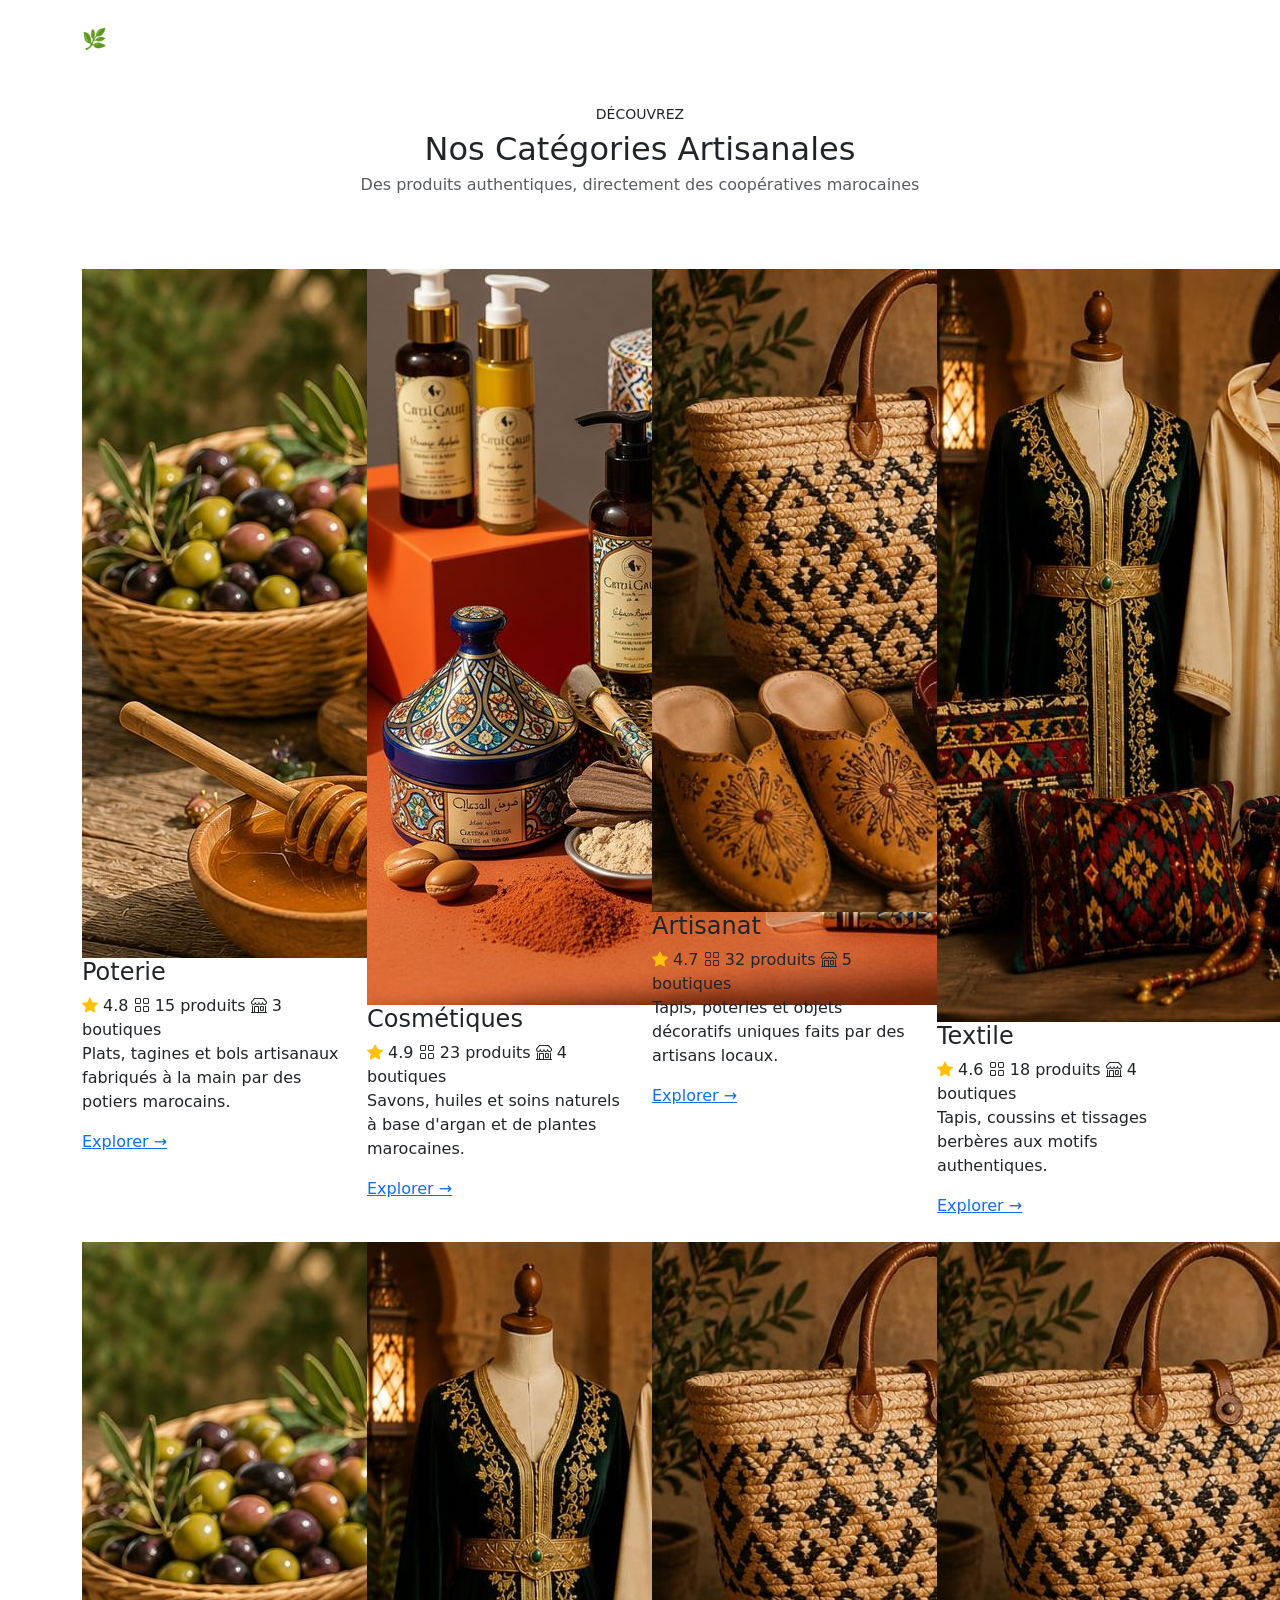
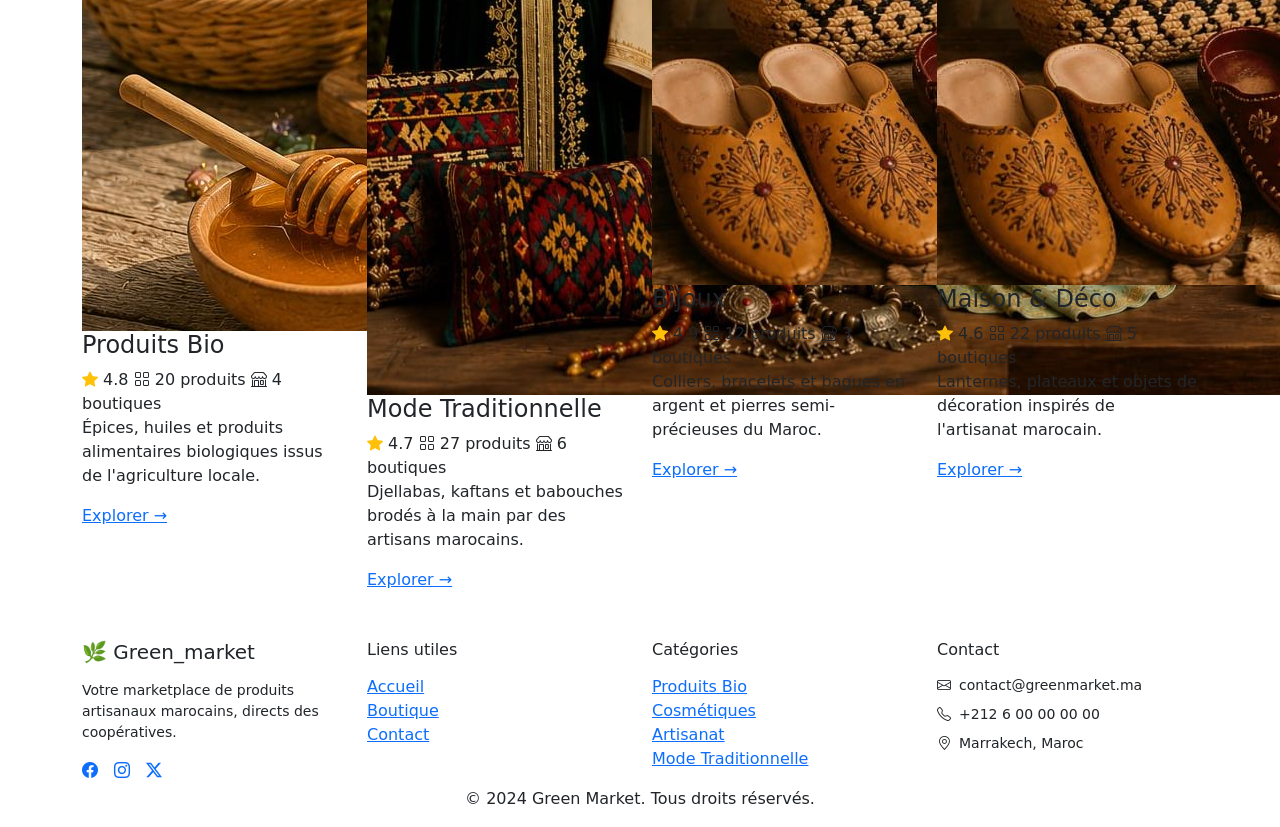
==== Categories/Categories.html @ ee52571e "modifications still needs a lot of modifications" ====
<!DOCTYPE html>
<html lang="fr">
<head>
  <meta charset="UTF-8">
  <meta name="viewport" content="width=device-width, initial-scale=1.0">
  <title>Catégories – Green Market</title>
  <link href="https://cdn.jsdelivr.net/npm/bootstrap@5.3.3/dist/css/bootstrap.min.css" rel="stylesheet">
  <link href="https://cdn.jsdelivr.net/npm/bootstrap-icons@1.11.3/font/bootstrap-icons.min.css" rel="stylesheet">
  <link href="https://fonts.googleapis.com/css2?family=Playfair+Display:wght@400;600;700&family=Lato:wght@300;400;700&display=swap" rel="stylesheet">
  <link href="categories.css" rel="stylesheet">
</head>
<body>

  <!-- NAVBAR -->
  <nav class="navbar navbar-expand-lg navbar-dark">
    <div class="container">
      <a class="navbar-brand fw-bold" href="../Home Page/index.html">🌿 Green_market</a>
      <button class="navbar-toggler" type="button" data-bs-toggle="collapse" data-bs-target="#navMenu">
        <span class="navbar-toggler-icon"></span>
      </button>
      <div class="collapse navbar-collapse" id="navMenu">
        <ul class="navbar-nav mx-auto gap-3">
          <li class="nav-item"><a class="nav-link" href="../Home Page/index.html">Accueil</a></li>
          <li class="nav-item"><a class="nav-link" href="../Produits/Produits.html">Boutique</a></li>
          <li class="nav-item"><a class="nav-link active" href="#">Catégories</a></li>
          <li class="nav-item"><a class="nav-link" href="#contact">Contact</a></li>
        </ul>
        <a href="../Inscription/inscription.html" class="text-white fs-5 m-3"><i class="bi bi-person"></i></a>
        <a href="#" class="text-white fs-5 m-3"><i class="bi bi-search"></i></a>
        <a href="#" class="text-white fs-5 m-3 position-relative">
          <i class="bi bi-bell"></i>
          <span class="badge cart-badge" id="bell-count">0</span>
        </a>
        <a href="../Panier/Panier.html" class="text-white fs-5 m-3 position-relative">
          <i class="bi bi-cart3"></i>
          <span class="badge cart-badge" id="cart-count">0</span>
        </a>
      </div>
    </div>
  </nav>

  <!-- PAGE HEADER -->
  <section class="py-4 page-header">
    <div class="container text-center">
      <small class="text-uppercase label-orange">Découvrez</small>
      <h2 class="mt-1 mb-1">Nos Catégories Artisanales</h2>
      <p class="text-muted mb-0">Des produits authentiques, directement des coopératives marocaines</p>
    </div>
  </section>

  <!-- CATEGORIES GRID -->
  <div class="container my-5">
    <div class="row g-4 justify-content-center">

      <!-- Catégorie 1: Poterie -->
      <div class="col-12 col-md-6 col-lg-3">
        <div class="category-card h-100">
          <img src="prodiuts bio.jpeg" class="category-img" alt="Poterie">
          <div class="category-body">
            <h4 class="category-title">Poterie</h4>
            <div class="category-meta">
              <span><i class="bi bi-star-fill text-warning"></i> 4.8</span>
              <span><i class="bi bi-grid"></i> 15 produits</span>
              <span><i class="bi bi-shop"></i> 3 boutiques</span>
            </div>
            <p class="category-desc">Plats, tagines et bols artisanaux fabriqués à la main par des potiers marocains.</p>
            <a href="../Produits/Produits.html?categorie=poterie" class="read-more">Explorer →</a>
          </div>
        </div>
      </div>

      <!-- Catégorie 2: Cosmétiques -->
      <div class="col-12 col-md-6 col-lg-3">
        <div class="category-card h-100">
          <img src="Cosmétiques.png.jpeg" class="category-img" alt="Cosmétiques">
          <div class="category-body">
            <h4 class="category-title">Cosmétiques</h4>
            <div class="category-meta">
              <span><i class="bi bi-star-fill text-warning"></i> 4.9</span>
              <span><i class="bi bi-grid"></i> 23 produits</span>
              <span><i class="bi bi-shop"></i> 4 boutiques</span>
            </div>
            <p class="category-desc">Savons, huiles et soins naturels à base d'argan et de plantes marocaines.</p>
            <a href="../Produits/Produits.html?categorie=cosmetiques" class="read-more">Explorer →</a>
          </div>
        </div>
      </div>

      <!-- Catégorie 3: Artisanat -->
      <div class="col-12 col-md-6 col-lg-3">
        <div class="category-card h-100">
          <img src="artisan.jpeg" class="category-img" alt="Artisanat">
          <div class="category-body">
            <h4 class="category-title">Artisanat</h4>
            <div class="category-meta">
              <span><i class="bi bi-star-fill text-warning"></i> 4.7</span>
              <span><i class="bi bi-grid"></i> 32 produits</span>
              <span><i class="bi bi-shop"></i> 5 boutiques</span>
            </div>
            <p class="category-desc">Tapis, poteries et objets décoratifs uniques faits par des artisans locaux.</p>
            <a href="../Produits/Produits.html?categorie=artisanat" class="read-more">Explorer →</a>
          </div>
        </div>
      </div>

      <!-- Catégorie 4: Textile -->
      <div class="col-12 col-md-6 col-lg-3">
        <div class="category-card h-100">
          <img src="mode traditionnel.jpeg" class="category-img" alt="Textile">
          <div class="category-body">
            <h4 class="category-title">Textile</h4>
            <div class="category-meta">
              <span><i class="bi bi-star-fill text-warning"></i> 4.6</span>
              <span><i class="bi bi-grid"></i> 18 produits</span>
              <span><i class="bi bi-shop"></i> 4 boutiques</span>
            </div>
            <p class="category-desc">Tapis, coussins et tissages berbères aux motifs authentiques.</p>
            <a href="../Produits/Produits.html?categorie=textile" class="read-more">Explorer →</a>
          </div>
        </div>
      </div>

      <!-- Catégorie 5: Produits Bio -->
      <div class="col-12 col-md-6 col-lg-3">
        <div class="category-card h-100">
          <img src="prodiuts bio.jpeg" class="category-img" alt="Produits Bio">
          <div class="category-body">
            <h4 class="category-title">Produits Bio</h4>
            <div class="category-meta">
              <span><i class="bi bi-star-fill text-warning"></i> 4.8</span>
              <span><i class="bi bi-grid"></i> 20 produits</span>
              <span><i class="bi bi-shop"></i> 4 boutiques</span>
            </div>
            <p class="category-desc">Épices, huiles et produits alimentaires biologiques issus de l'agriculture locale.</p>
            <a href="../Produits/Produits.html?categorie=bio" class="read-more">Explorer →</a>
          </div>
        </div>
      </div>

      <!-- Catégorie 6: Mode Traditionnelle -->
      <div class="col-12 col-md-6 col-lg-3">
        <div class="category-card h-100">
          <img src="mode traditionnel.jpeg" class="category-img" alt="Mode Traditionnelle">
          <div class="category-body">
            <h4 class="category-title">Mode Traditionnelle</h4>
            <div class="category-meta">
              <span><i class="bi bi-star-fill text-warning"></i> 4.7</span>
              <span><i class="bi bi-grid"></i> 27 produits</span>
              <span><i class="bi bi-shop"></i> 6 boutiques</span>
            </div>
            <p class="category-desc">Djellabas, kaftans et babouches brodés à la main par des artisans marocains.</p>
            <a href="../Produits/Produits.html?categorie=mode" class="read-more">Explorer →</a>
          </div>
        </div>
      </div>

      <!-- Catégorie 7: Bijoux -->
      <div class="col-12 col-md-6 col-lg-3">
        <div class="category-card h-100">
          <img src="artisan.jpeg" class="category-img" alt="Bijoux">
          <div class="category-body">
            <h4 class="category-title">Bijoux</h4>
            <div class="category-meta">
              <span><i class="bi bi-star-fill text-warning"></i> 4.9</span>
              <span><i class="bi bi-grid"></i> 12 produits</span>
              <span><i class="bi bi-shop"></i> 3 boutiques</span>
            </div>
            <p class="category-desc">Colliers, bracelets et bagues en argent et pierres semi-précieuses du Maroc.</p>
            <a href="../Produits/Produits.html?categorie=bijoux" class="read-more">Explorer →</a>
          </div>
        </div>
      </div>

      <!-- Catégorie 8: Maison & Déco -->
      <div class="col-12 col-md-6 col-lg-3">
        <div class="category-card h-100">
          <img src="artisan.jpeg" class="category-img" alt="Maison & Déco">
          <div class="category-body">
            <h4 class="category-title">Maison &amp; Déco</h4>
            <div class="category-meta">
              <span><i class="bi bi-star-fill text-warning"></i> 4.6</span>
              <span><i class="bi bi-grid"></i> 22 produits</span>
              <span><i class="bi bi-shop"></i> 5 boutiques</span>
            </div>
            <p class="category-desc">Lanternes, plateaux et objets de décoration inspirés de l'artisanat marocain.</p>
            <a href="../Produits/Produits.html?categorie=maison" class="read-more">Explorer →</a>
          </div>
        </div>
      </div>

    </div>
  </div>

  <!-- FOOTER -->
  <footer>
    <div class="footer-top">
      <div class="container">
        <div class="row g-4">

          <div class="col-12 col-md-3">
            <h5 class="footer-title mb-3">🌿 Green_market</h5>
            <p class="footer-text small">Votre marketplace de produits artisanaux marocains, directs des coopératives.</p>
            <div class="d-flex gap-3 mt-3">
              <a href="#" class="footer-social"><i class="bi bi-facebook"></i></a>
              <a href="#" class="footer-social"><i class="bi bi-instagram"></i></a>
              <a href="#" class="footer-social"><i class="bi bi-twitter-x"></i></a>
            </div>
          </div>

          <div class="col-6 col-md-3">
            <h6 class="footer-title mb-3">Liens utiles</h6>
            <ul class="list-unstyled">
              <li><a href="../Home Page/index.html" class="footer-link">Accueil</a></li>
              <li><a href="../Produits/Produits.html" class="footer-link">Boutique</a></li>
              <li><a href="#contact" class="footer-link">Contact</a></li>
            </ul>
          </div>

          <div class="col-6 col-md-3">
            <h6 class="footer-title mb-3">Catégories</h6>
            <ul class="list-unstyled">
              <li><a href="#" class="footer-link">Produits Bio</a></li>
              <li><a href="#" class="footer-link">Cosmétiques</a></li>
              <li><a href="#" class="footer-link">Artisanat</a></li>
              <li><a href="#" class="footer-link">Mode Traditionnelle</a></li>
            </ul>
          </div>

          <div class="col-12 col-md-3" id="contact">
            <h6 class="footer-title mb-3">Contact</h6>
            <ul class="list-unstyled">
              <li class="footer-text small mb-2"><i class="bi bi-envelope me-2"></i>contact@greenmarket.ma</li>
              <li class="footer-text small mb-2"><i class="bi bi-telephone me-2"></i>+212 6 00 00 00 00</li>
              <li class="footer-text small"><i class="bi bi-geo-alt me-2"></i>Marrakech, Maroc</li>
            </ul>
          </div>

        </div>
      </div>
    </div>
    <div class="footer-bottom">
      <div class="container">
        <p class="footer-bottom-text text-center">&copy; 2024 Green Market. Tous droits réservés.</p>
      </div>
    </div>
  </footer>

  <script src="https://cdn.jsdelivr.net/npm/bootstrap@5.3.3/dist/js/bootstrap.bundle.min.js"></script>
  <script src="categories.js"></script>
</body>
</html>
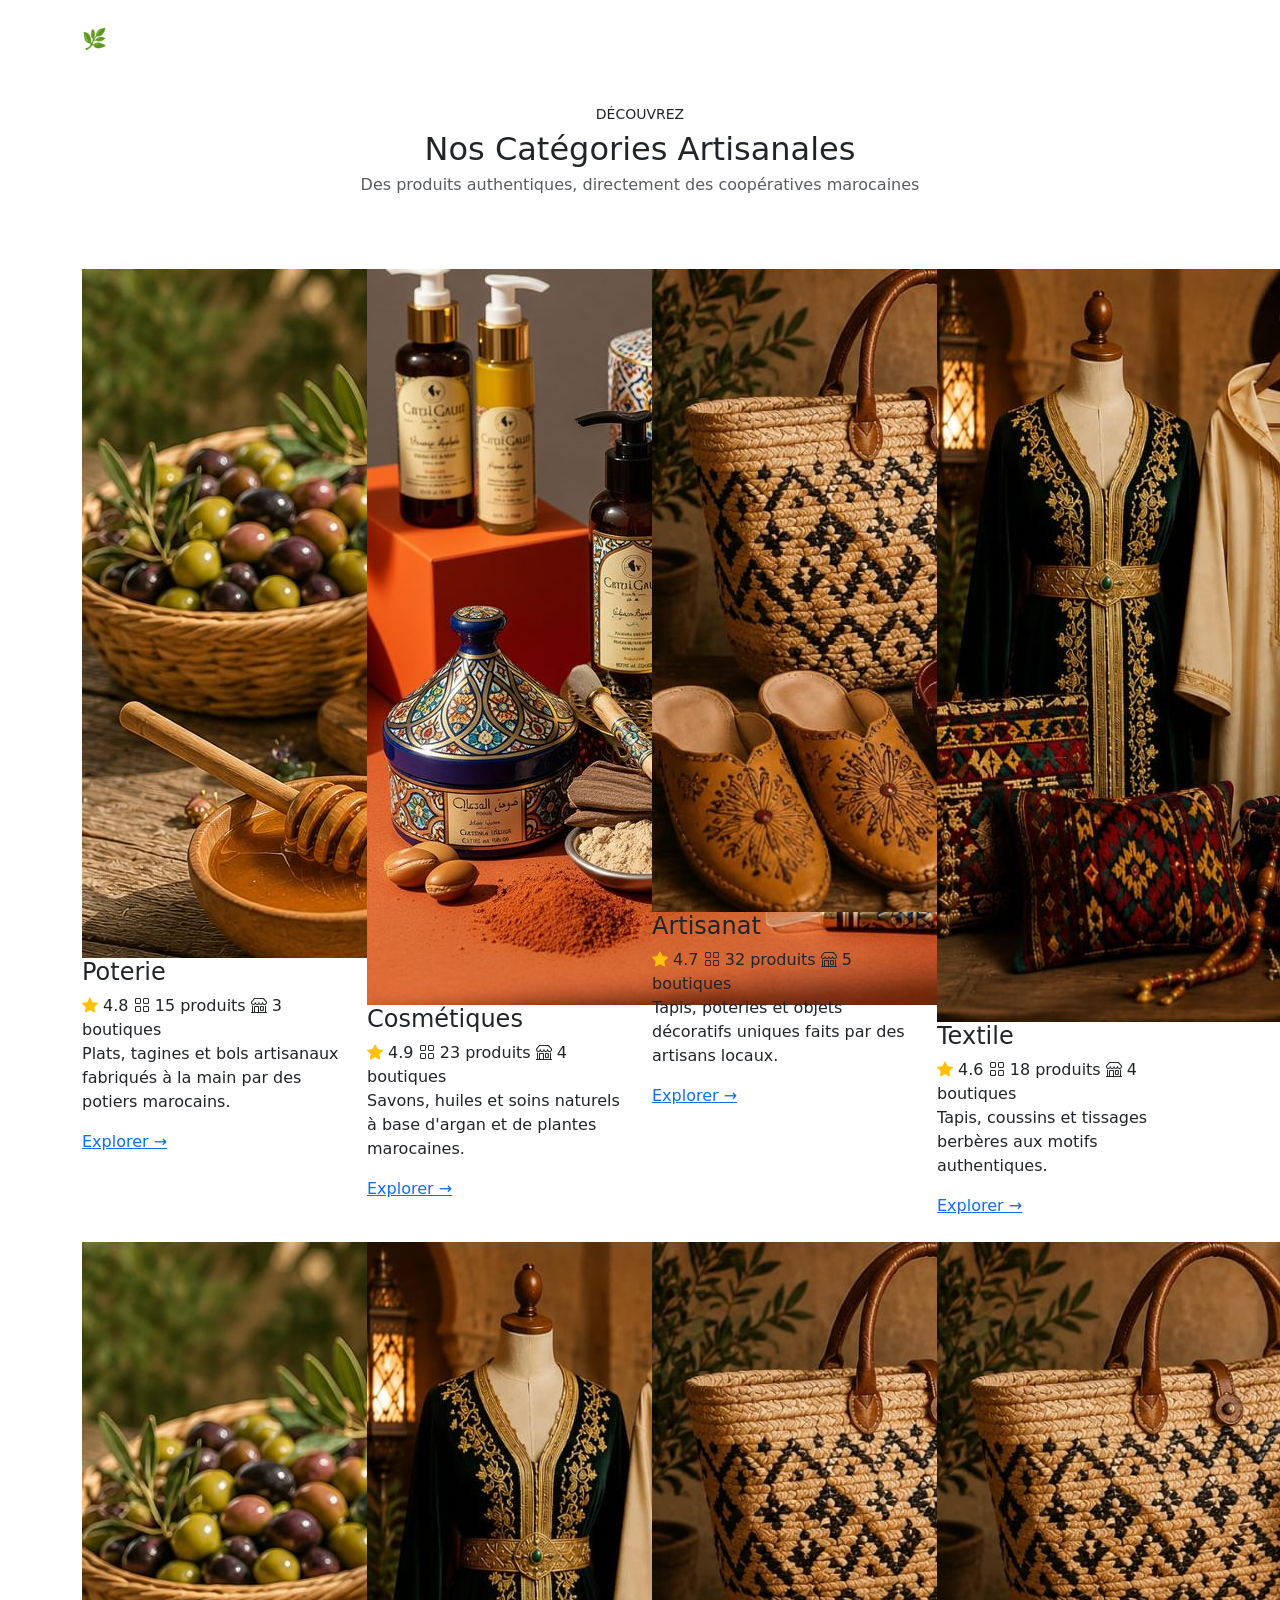
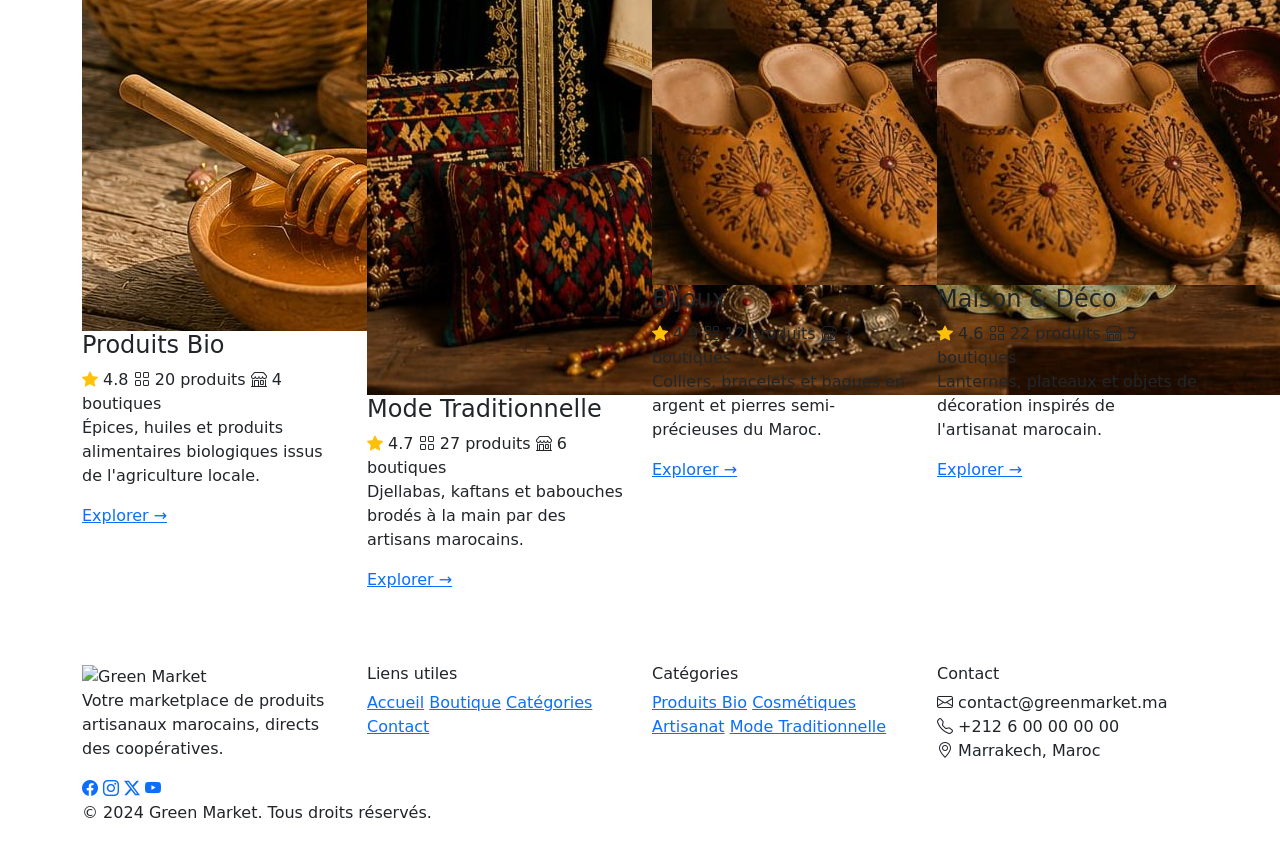
==== commit 8a76582f: "modification footer still not finished" ====
--- a/Categories/Categories.html
+++ b/Categories/Categories.html
@@ -193,54 +193,66 @@
 
   <!-- FOOTER -->
   <footer>
-    <div class="footer-top">
+    <div class="footer-top pt-4">
+      <div class="footer-stripe"></div>
       <div class="container">
+
+
+
         <div class="row g-4">
 
           <div class="col-12 col-md-3">
-            <h5 class="footer-title mb-3">🌿 Green_market</h5>
-            <p class="footer-text small">Votre marketplace de produits artisanaux marocains, directs des coopératives.</p>
-            <div class="d-flex gap-3 mt-3">
+            <div class="footer-logo">
+              <img src="navbar.png" alt="Green Market">
+            </div>
+            <p class="footer-text">Votre marketplace de produits artisanaux marocains, directs des coopératives.</p>
+            <div class="footer-socials">
               <a href="#" class="footer-social"><i class="bi bi-facebook"></i></a>
               <a href="#" class="footer-social"><i class="bi bi-instagram"></i></a>
               <a href="#" class="footer-social"><i class="bi bi-twitter-x"></i></a>
+              <a href="#" class="footer-social"><i class="bi bi-youtube"></i></a>
             </div>
           </div>
 
           <div class="col-6 col-md-3">
-            <h6 class="footer-title mb-3">Liens utiles</h6>
-            <ul class="list-unstyled">
-              <li><a href="../Home Page/index.html" class="footer-link">Accueil</a></li>
-              <li><a href="../Produits/Produits.html" class="footer-link">Boutique</a></li>
-              <li><a href="#contact" class="footer-link">Contact</a></li>
-            </ul>
+            <h6 class="footer-title">Liens utiles</h6>
+            <a href="../Home Page/index.html" class="footer-link">Accueil</a>
+            <a href="../Produits/Produits.html" class="footer-link">Boutique</a>
+            <a href="#" class="footer-link">Catégories</a>
+            <a href="#contact" class="footer-link">Contact</a>
           </div>
 
           <div class="col-6 col-md-3">
-            <h6 class="footer-title mb-3">Catégories</h6>
-            <ul class="list-unstyled">
-              <li><a href="#" class="footer-link">Produits Bio</a></li>
-              <li><a href="#" class="footer-link">Cosmétiques</a></li>
-              <li><a href="#" class="footer-link">Artisanat</a></li>
-              <li><a href="#" class="footer-link">Mode Traditionnelle</a></li>
-            </ul>
+            <h6 class="footer-title">Catégories</h6>
+            <a href="#" class="footer-link">Produits Bio</a>
+            <a href="#" class="footer-link">Cosmétiques</a>
+            <a href="#" class="footer-link">Artisanat</a>
+            <a href="#" class="footer-link">Mode Traditionnelle</a>
           </div>
 
           <div class="col-12 col-md-3" id="contact">
-            <h6 class="footer-title mb-3">Contact</h6>
-            <ul class="list-unstyled">
-              <li class="footer-text small mb-2"><i class="bi bi-envelope me-2"></i>contact@greenmarket.ma</li>
-              <li class="footer-text small mb-2"><i class="bi bi-telephone me-2"></i>+212 6 00 00 00 00</li>
-              <li class="footer-text small"><i class="bi bi-geo-alt me-2"></i>Marrakech, Maroc</li>
-            </ul>
-          </div>
-
-        </div>
+            <h6 class="footer-title">Contact</h6>
+            <div class="footer-contact-item">
+              <i class="bi bi-envelope"></i>
+              <span>contact@greenmarket.ma</span>
+            </div>
+            <div class="footer-contact-item">
+              <i class="bi bi-telephone"></i>
+              <span>+212 6 00 00 00 00</span>
+            </div>
+            <div class="footer-contact-item">
+              <i class="bi bi-geo-alt"></i>
+              <span>Marrakech, Maroc</span>
+            </div>
+          </div>
+
+        </div>
+        <div class="footer-divider"></div>
       </div>
     </div>
     <div class="footer-bottom">
       <div class="container">
-        <p class="footer-bottom-text text-center">&copy; 2024 Green Market. Tous droits réservés.</p>
+        <p class="footer-bottom-text">&copy; 2024 Green Market. Tous droits réservés.</p>
       </div>
     </div>
   </footer>
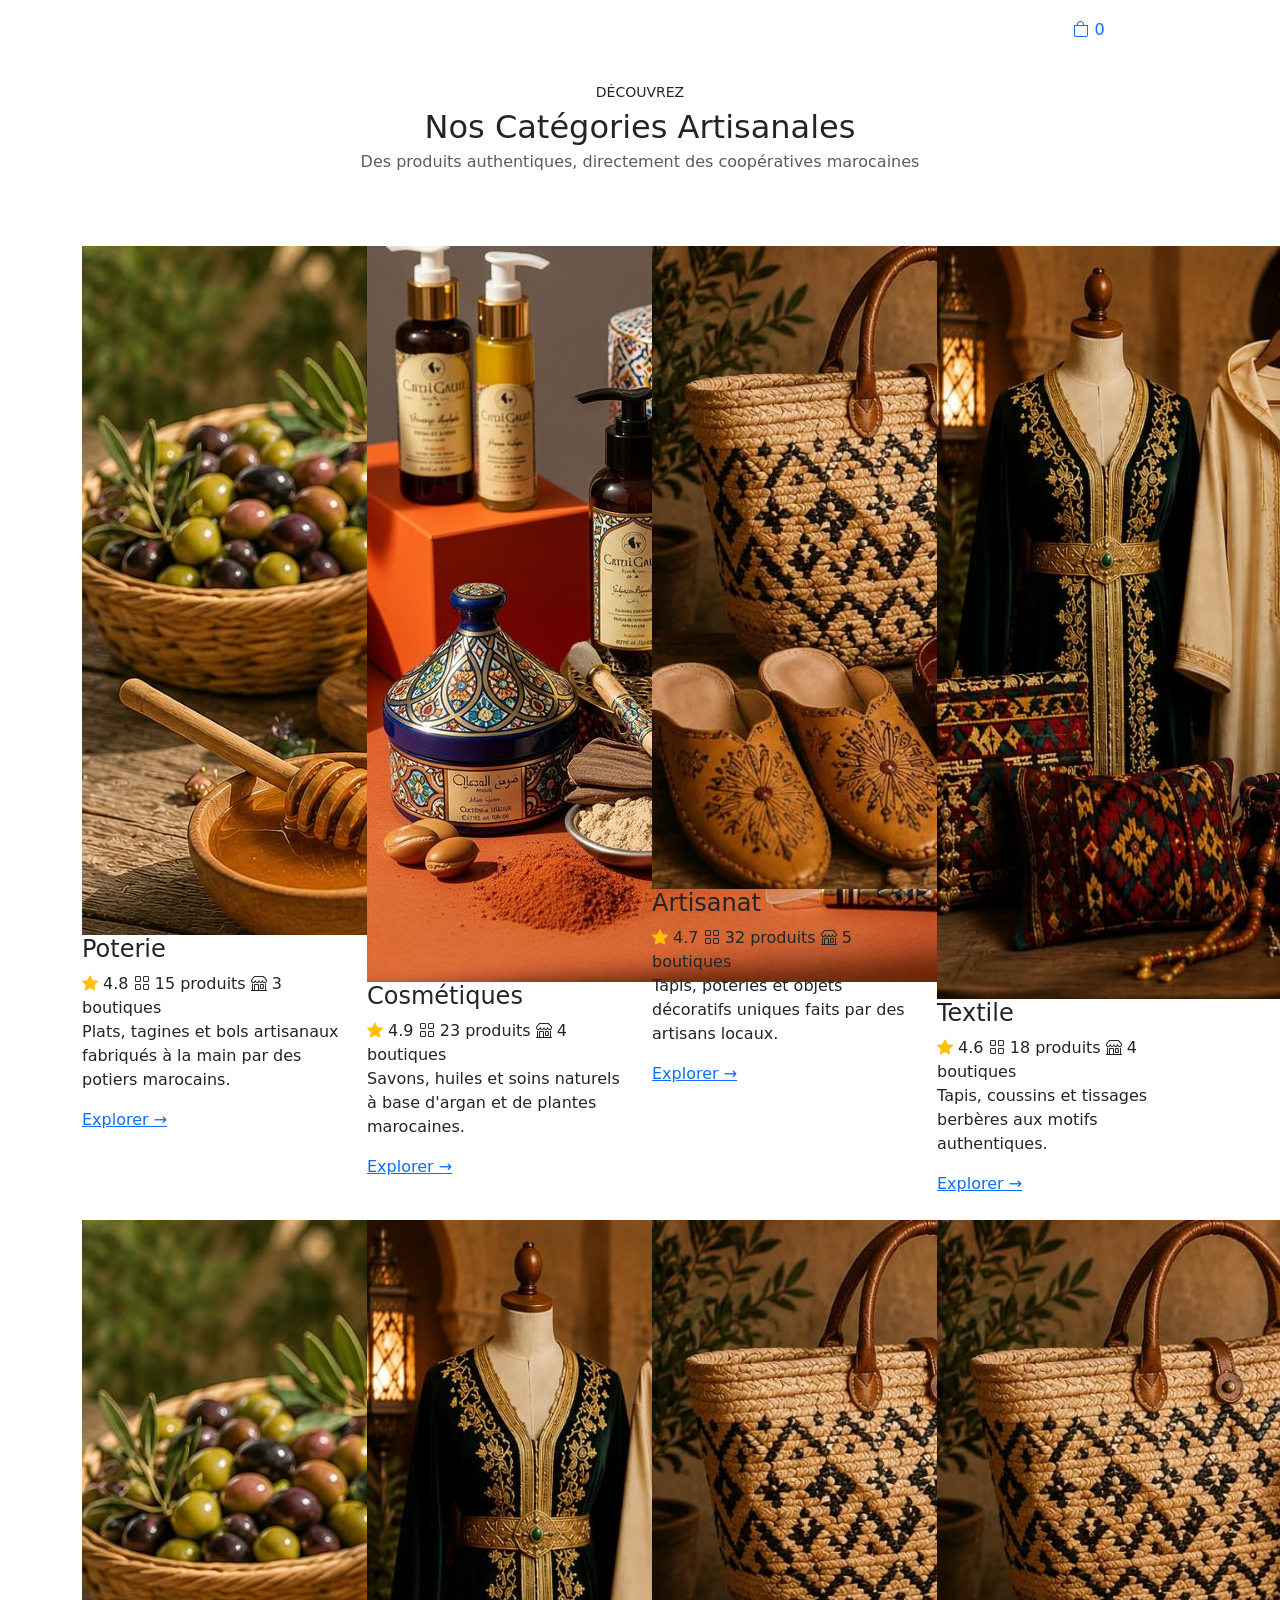
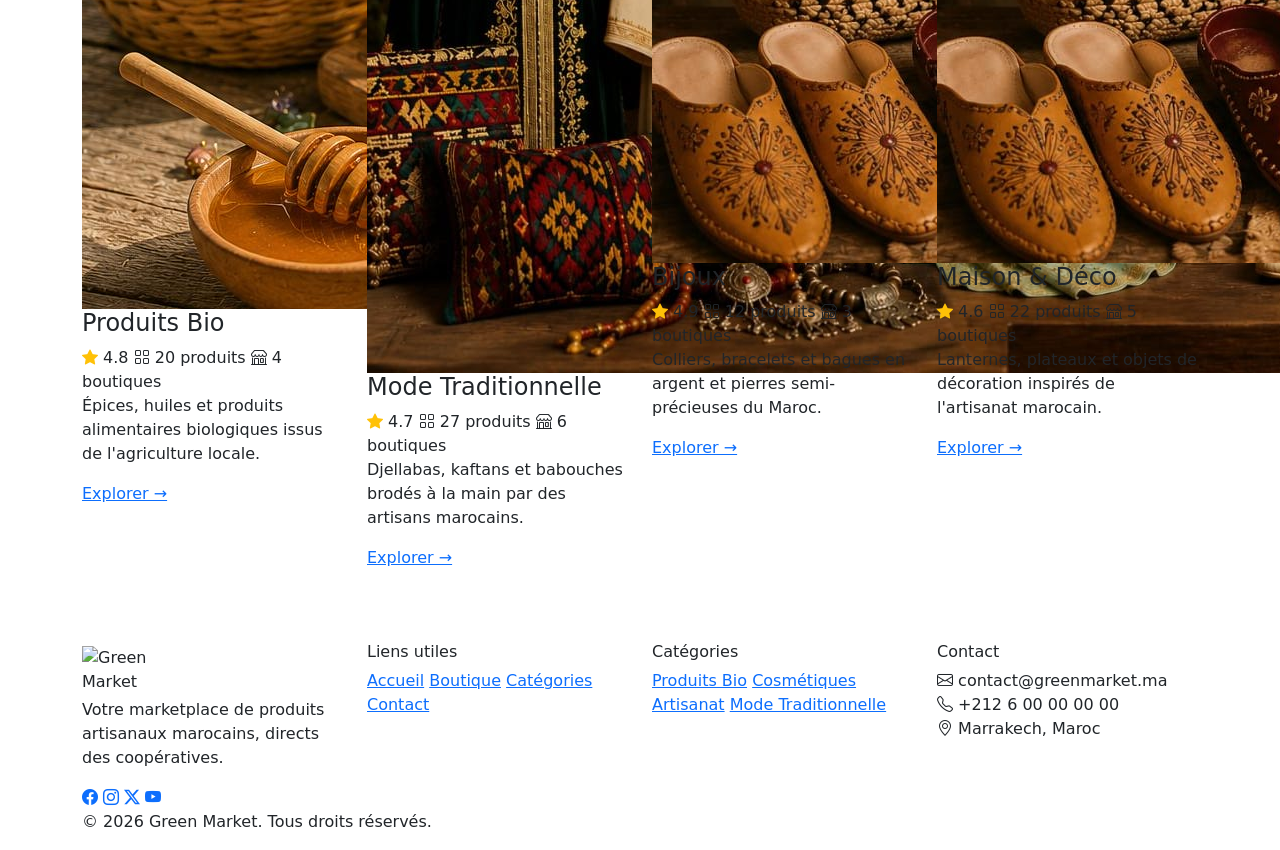
==== commit f516c549: "more and more" ====
--- a/Categories/Categories.html
+++ b/Categories/Categories.html
@@ -12,29 +12,30 @@
 <body>
 
   <!-- NAVBAR -->
-  <nav class="navbar navbar-expand-lg navbar-dark">
+  <nav class="navbar navbar-expand-lg navbar-dark navbar-home">
     <div class="container">
-      <a class="navbar-brand fw-bold" href="../Home Page/index.html">🌿 Green_market</a>
-      <button class="navbar-toggler" type="button" data-bs-toggle="collapse" data-bs-target="#navMenu">
+      <a class="navbar-brand" href="#">Green Market</a>
+      <button class="navbar-toggler" type="button" data-bs-toggle="collapse" data-bs-target="#mainNav" aria-controls="mainNav" aria-expanded="false" aria-label="Basculer la navigation">
         <span class="navbar-toggler-icon"></span>
       </button>
-      <div class="collapse navbar-collapse" id="navMenu">
-        <ul class="navbar-nav mx-auto gap-3">
-          <li class="nav-item"><a class="nav-link" href="../Home Page/index.html">Accueil</a></li>
+      <div class="collapse navbar-collapse" id="mainNav">
+        <ul class="navbar-nav ms-auto mb-2 mb-lg-0 align-items-center">
+          <li class="nav-item"><a class="nav-link" href="#">Cooperatives</a></li>
+          <li class="nav-item"><a class="nav-link" href="../Home Page/Home.html">Accueil</a></li>
+          <li class="nav-item"><a class="nav-link active" href="../Categories/Categories.html">Categories</a></li>
           <li class="nav-item"><a class="nav-link" href="../Produits/Produits.html">Boutique</a></li>
-          <li class="nav-item"><a class="nav-link active" href="#">Catégories</a></li>
-          <li class="nav-item"><a class="nav-link" href="#contact">Contact</a></li>
+          <li class="nav-item"><a class="nav-link" href="../Profile-client/Profile-client.html">Profile</a></li>
+          <li class="nav-item ms-lg-3 d-none d-lg-block">
+            <a href="../Panier/Panier.html" class="position-relative text-decoration-none nav-icon" aria-label="Voir le panier">
+              <i class="bi bi-bag"></i>
+              <span class="cart-badge">0</span>
+            </a>
+            <a href="#" class="text-white fs-5 m-3 position-relative">
+              <i class="bi bi-bell"></i>
+              <span class="badge cart-badge" id="bell-count">0</span>
+          </a>
+          </li>
         </ul>
-        <a href="../Inscription/inscription.html" class="text-white fs-5 m-3"><i class="bi bi-person"></i></a>
-        <a href="#" class="text-white fs-5 m-3"><i class="bi bi-search"></i></a>
-        <a href="#" class="text-white fs-5 m-3 position-relative">
-          <i class="bi bi-bell"></i>
-          <span class="badge cart-badge" id="bell-count">0</span>
-        </a>
-        <a href="../Panier/Panier.html" class="text-white fs-5 m-3 position-relative">
-          <i class="bi bi-cart3"></i>
-          <span class="badge cart-badge" id="cart-count">0</span>
-        </a>
       </div>
     </div>
   </nav>
@@ -196,14 +197,12 @@
     <div class="footer-top pt-4">
       <div class="footer-stripe"></div>
       <div class="container">
-
-
-
         <div class="row g-4">
 
           <div class="col-12 col-md-3">
-            <div class="footer-logo">
-              <img src="navbar.png" alt="Green Market">
+            <div class="footer-logo d-flex align-items-center">
+              <img src="/Green-Market/navbar.png" alt="Green Market" class="img-fluid">              
+              <h5 class="text-white font-playfair fw-bold mb-2">reen Market</h5>
             </div>
             <p class="footer-text">Votre marketplace de produits artisanaux marocains, directs des coopératives.</p>
             <div class="footer-socials">
@@ -216,7 +215,7 @@
 
           <div class="col-6 col-md-3">
             <h6 class="footer-title">Liens utiles</h6>
-            <a href="../Home Page/index.html" class="footer-link">Accueil</a>
+            <a href="#" class="footer-link">Accueil</a>
             <a href="../Produits/Produits.html" class="footer-link">Boutique</a>
             <a href="#" class="footer-link">Catégories</a>
             <a href="#contact" class="footer-link">Contact</a>
@@ -252,7 +251,7 @@
     </div>
     <div class="footer-bottom">
       <div class="container">
-        <p class="footer-bottom-text">&copy; 2024 Green Market. Tous droits réservés.</p>
+        <p class="footer-bottom-text">&copy; 2026 Green Market. Tous droits réservés.</p>
       </div>
     </div>
   </footer>
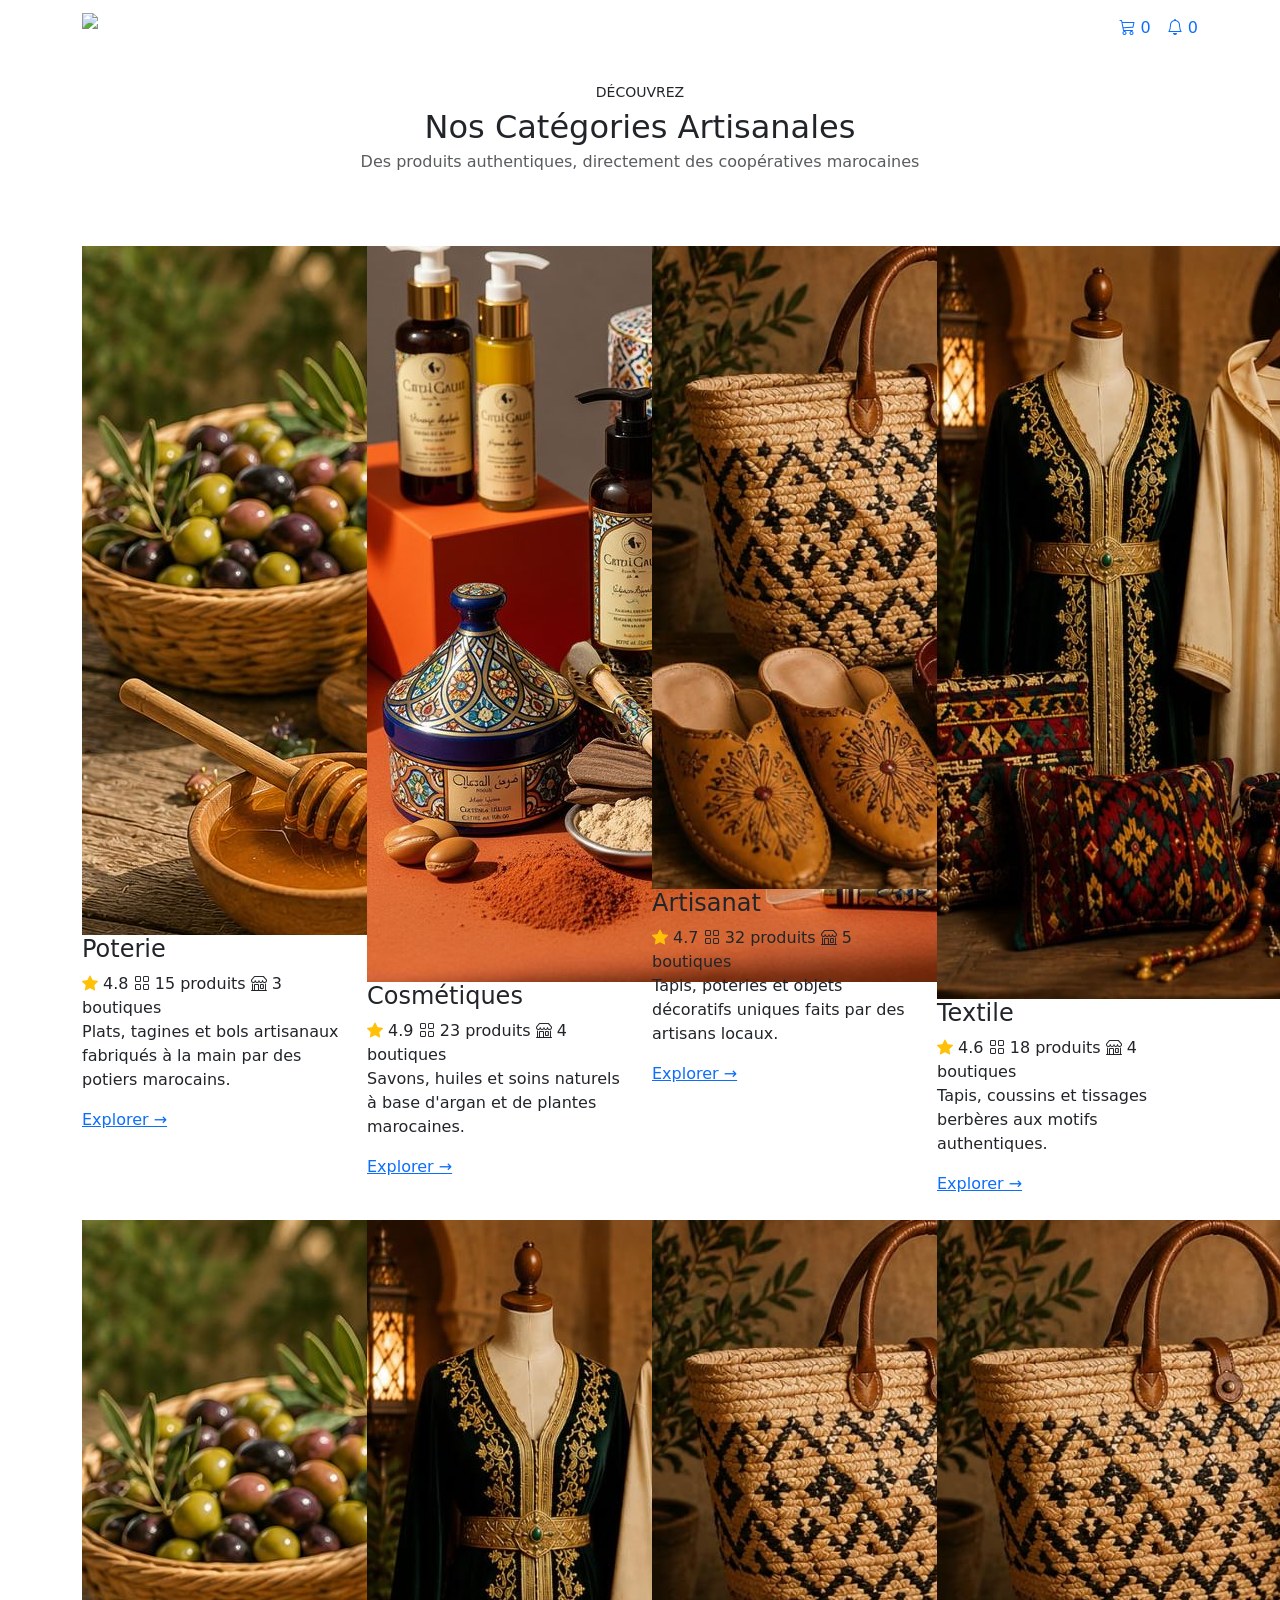
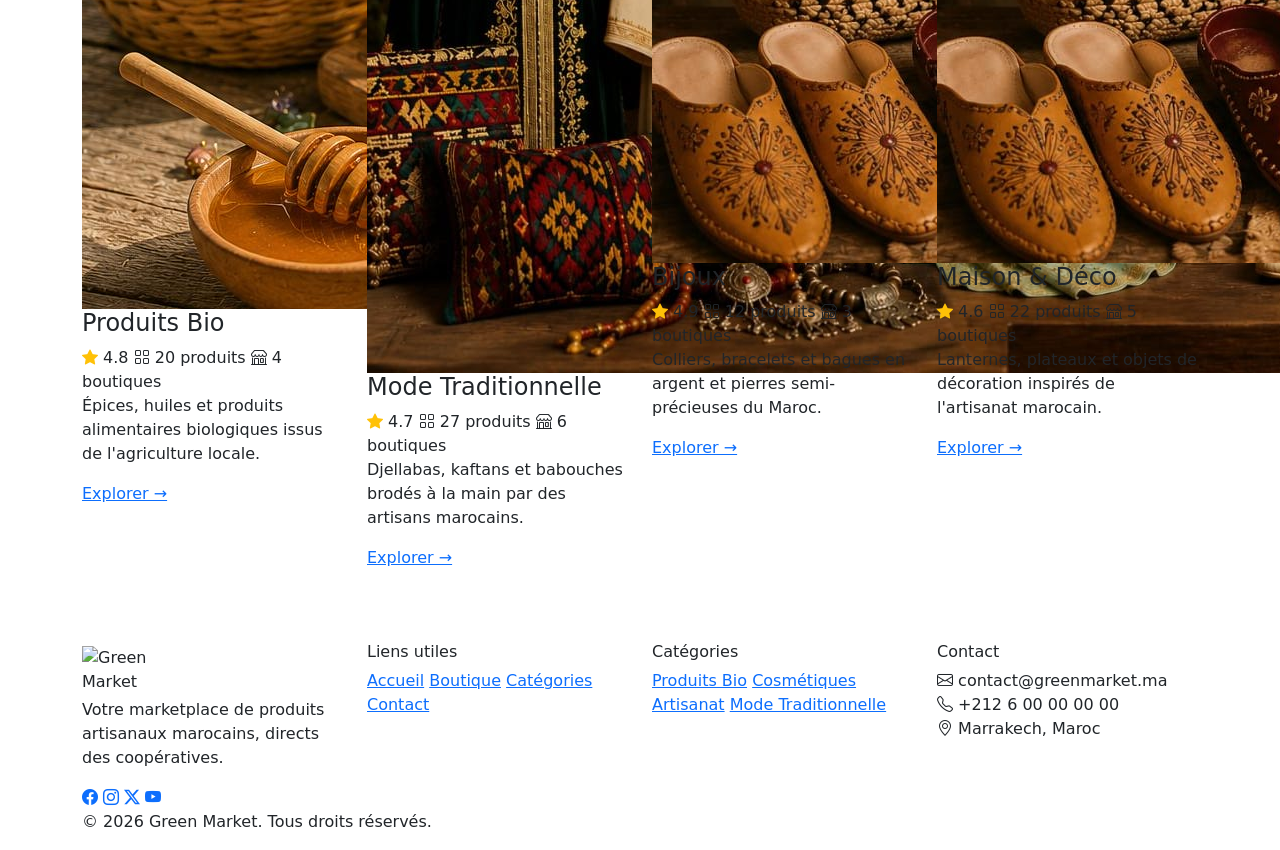
==== commit d2075b74: "more and more modifications i cant find a suitable name for the commits anymore" ====
--- a/Categories/Categories.html
+++ b/Categories/Categories.html
@@ -12,33 +12,46 @@
 <body>
 
   <!-- NAVBAR -->
-  <nav class="navbar navbar-expand-lg navbar-dark navbar-home">
-    <div class="container">
-      <a class="navbar-brand" href="#">Green Market</a>
-      <button class="navbar-toggler" type="button" data-bs-toggle="collapse" data-bs-target="#mainNav" aria-controls="mainNav" aria-expanded="false" aria-label="Basculer la navigation">
-        <span class="navbar-toggler-icon"></span>
-      </button>
-      <div class="collapse navbar-collapse" id="mainNav">
-        <ul class="navbar-nav ms-auto mb-2 mb-lg-0 align-items-center">
-          <li class="nav-item"><a class="nav-link" href="#">Cooperatives</a></li>
-          <li class="nav-item"><a class="nav-link" href="../Home Page/Home.html">Accueil</a></li>
-          <li class="nav-item"><a class="nav-link active" href="../Categories/Categories.html">Categories</a></li>
-          <li class="nav-item"><a class="nav-link" href="../Produits/Produits.html">Boutique</a></li>
-          <li class="nav-item"><a class="nav-link" href="../Profile-client/Profile-client.html">Profile</a></li>
-          <li class="nav-item ms-lg-3 d-none d-lg-block">
-            <a href="../Panier/Panier.html" class="position-relative text-decoration-none nav-icon" aria-label="Voir le panier">
-              <i class="bi bi-bag"></i>
-              <span class="cart-badge">0</span>
-            </a>
-            <a href="#" class="text-white fs-5 m-3 position-relative">
-              <i class="bi bi-bell"></i>
-              <span class="badge cart-badge" id="bell-count">0</span>
-          </a>
-          </li>
-        </ul>
-      </div>
-    </div>
-  </nav>
+<nav class="navbar navbar-expand-lg navbar-dark navbar-home">
+  <div class="container">
+
+    <!-- LEFT: LOGO -->
+    <a class="navbar-brand d-flex align-items-center" href="../Home Page/Home.html">
+  <img src="/Green-Market/logo_Qofa.png" alt="Green Market" class="navbar-logo">Green Market
+</a>
+
+    <!-- TOGGLER -->
+    <button class="navbar-toggler" type="button" data-bs-toggle="collapse" data-bs-target="#mainNav">
+      <span class="navbar-toggler-icon"></span>
+    </button>
+
+    <div class="collapse navbar-collapse" id="mainNav">
+
+      <!-- CENTER: LINKS -->
+      <ul class="navbar-nav mx-auto nav-links">
+        <li class="nav-item"><a class="nav-link" href="#">Cooperatives</a></li>
+        <li class="nav-item"><a class="nav-link" href="../Home Page/Home.html">Accueil</a></li>
+        <li class="nav-item"><a class="nav-link" href="../Categories/Categories.html">Categories</a></li>
+        <li class="nav-item"><a class="nav-link active" href="../Produits/Produits.html">Boutique</a></li>
+        <li class="nav-item"><a class="nav-link" href="../Profile-client/Profile-client.html">Profile</a></li>
+      </ul>
+
+      <!-- RIGHT: ICONS -->
+      <div class="d-flex align-items-center gap-3">
+        <a href="../Panier/Panier.html" class="position-relative text-decoration-none nav-icon">
+          <i class="bi bi-cart3"></i>
+          <span class="cart-badge" id="cart-count">0</span>
+        </a>
+
+        <a href="#" class="position-relative text-decoration-none nav-icon">
+          <i class="bi bi-bell"></i>
+          <span class="cart-badge" id="bell-count">0</span>
+        </a>
+      </div>
+
+    </div>
+  </div>
+</nav>
 
   <!-- PAGE HEADER -->
   <section class="py-4 page-header">
@@ -257,6 +270,5 @@
   </footer>
 
   <script src="https://cdn.jsdelivr.net/npm/bootstrap@5.3.3/dist/js/bootstrap.bundle.min.js"></script>
-  <script src="categories.js"></script>
 </body>
 </html>
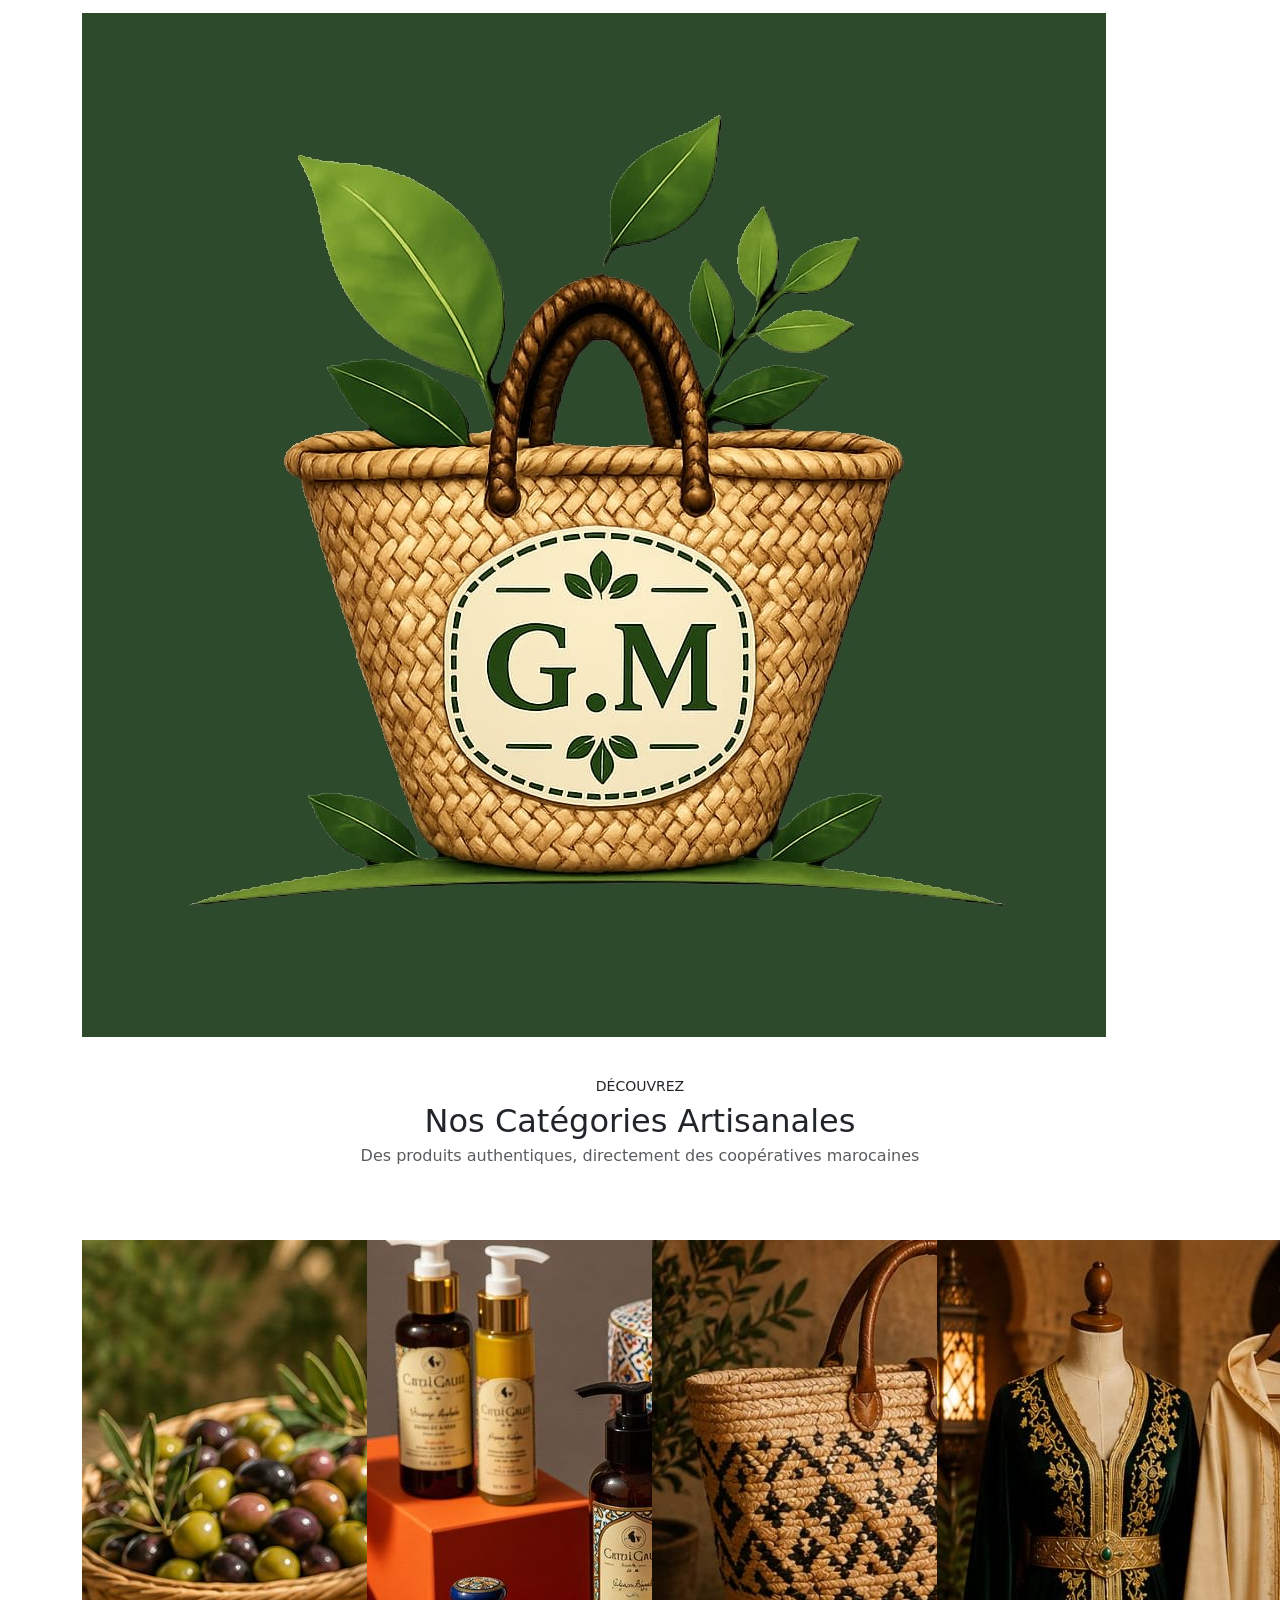
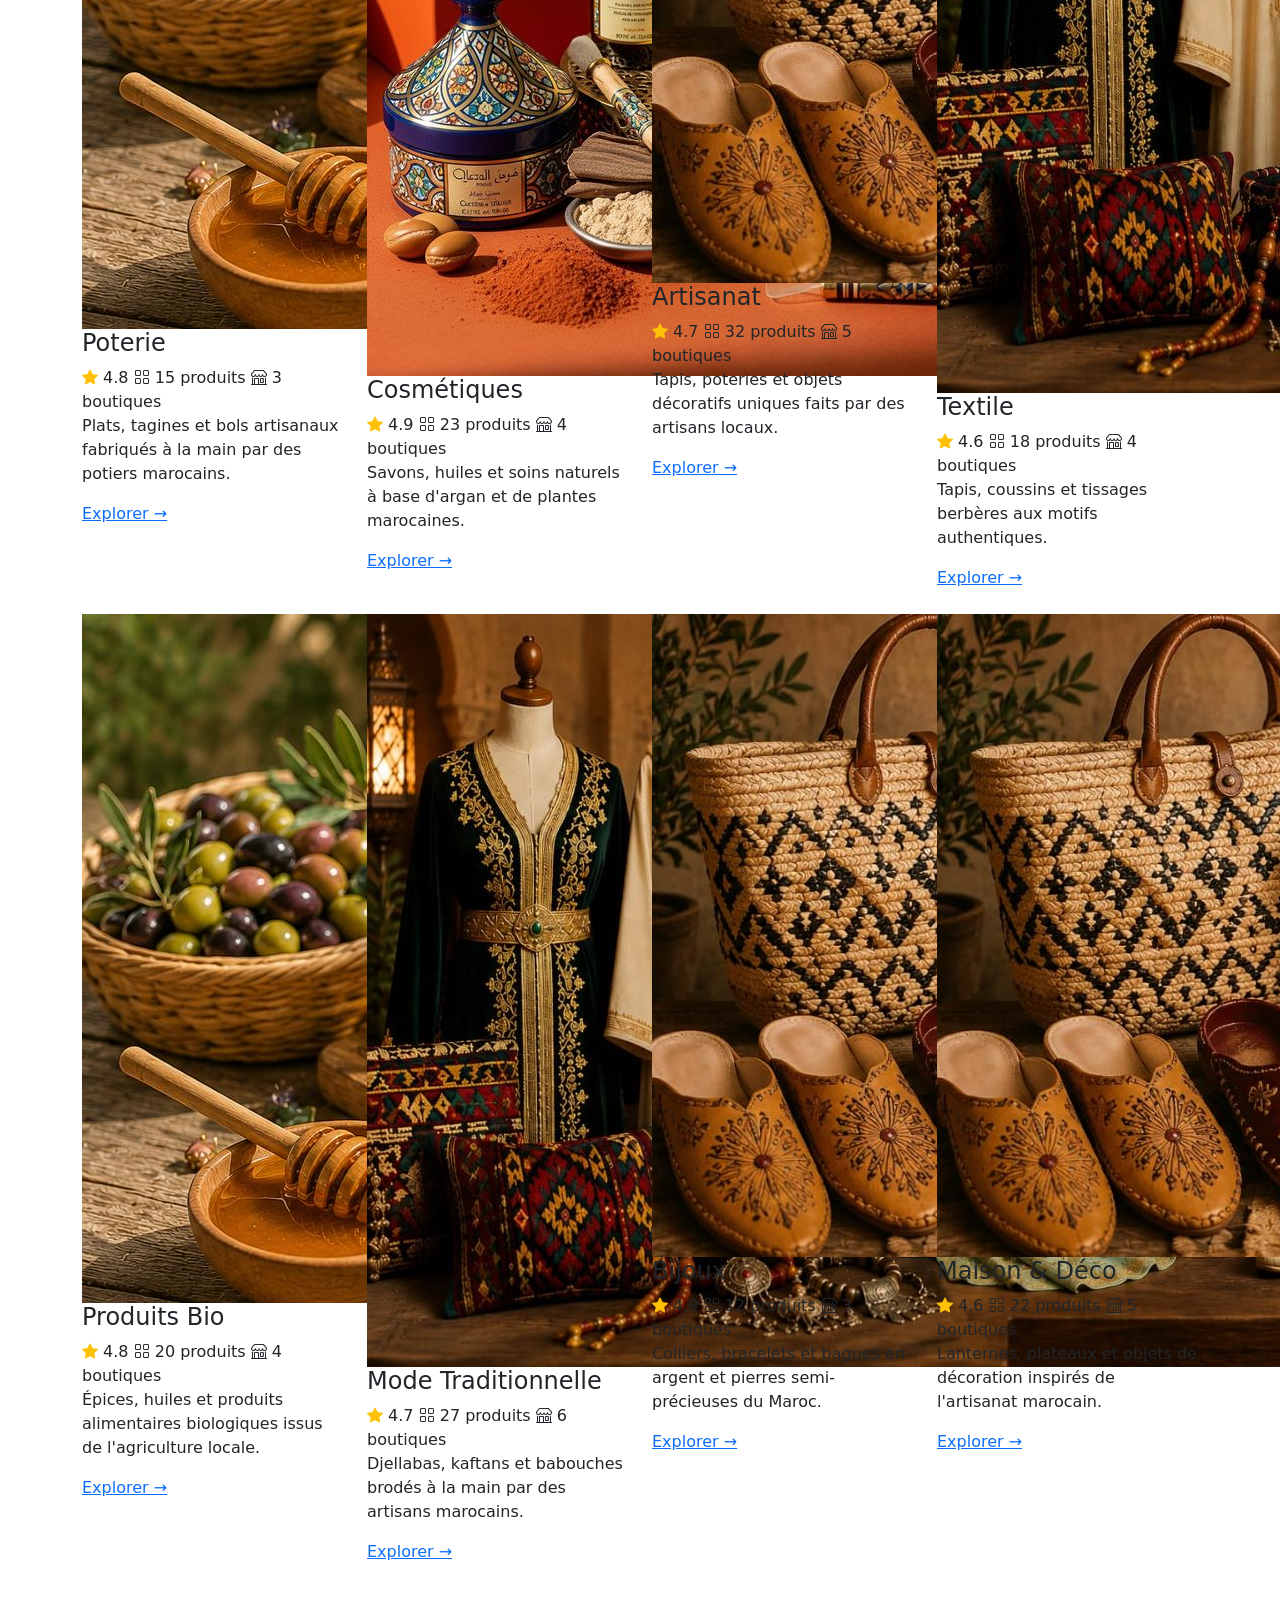
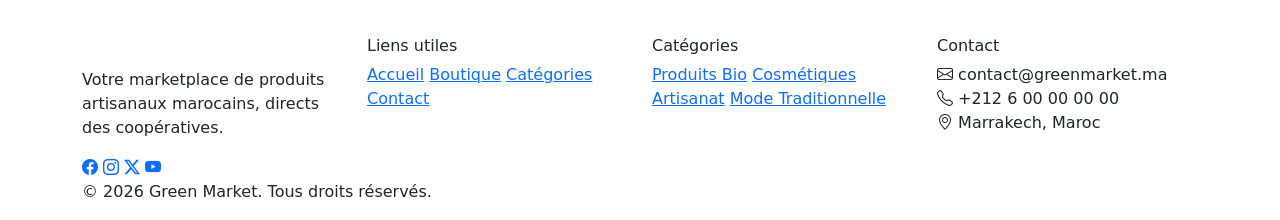
==== commit be9f9f64: "+++" ====
--- a/Categories/Categories.html
+++ b/Categories/Categories.html
@@ -17,7 +17,7 @@
 
     <!-- LEFT: LOGO -->
     <a class="navbar-brand d-flex align-items-center" href="../Home Page/Home.html">
-  <img src="/Green-Market/logo_Qofa.png" alt="Green Market" class="navbar-logo">Green Market
+  <img src="../logo_Qofa.png" alt="" class="navbar-logo">Green Market
 </a>
 
     <!-- TOGGLER -->
@@ -31,8 +31,8 @@
       <ul class="navbar-nav mx-auto nav-links">
         <li class="nav-item"><a class="nav-link" href="#">Cooperatives</a></li>
         <li class="nav-item"><a class="nav-link" href="../Home Page/Home.html">Accueil</a></li>
-        <li class="nav-item"><a class="nav-link" href="../Categories/Categories.html">Categories</a></li>
-        <li class="nav-item"><a class="nav-link active" href="../Produits/Produits.html">Boutique</a></li>
+        <li class="nav-item"><a class="nav-link active" href="../Categories/Categories.html">Categories</a></li>
+        <li class="nav-item"><a class="nav-link" href="../Produits/Produits.html">Boutique</a></li>
         <li class="nav-item"><a class="nav-link" href="../Profile-client/Profile-client.html">Profile</a></li>
       </ul>
 
@@ -213,9 +213,8 @@
         <div class="row g-4">
 
           <div class="col-12 col-md-3">
-            <div class="footer-logo d-flex align-items-center">
-              <img src="/Green-Market/navbar.png" alt="Green Market" class="img-fluid">              
-              <h5 class="text-white font-playfair fw-bold mb-2">reen Market</h5>
+            <div class="footer-logo">
+              <h5 class="text-white font-playfair fw-bold mb-2">Green Market</h5>
             </div>
             <p class="footer-text">Votre marketplace de produits artisanaux marocains, directs des coopératives.</p>
             <div class="footer-socials">
